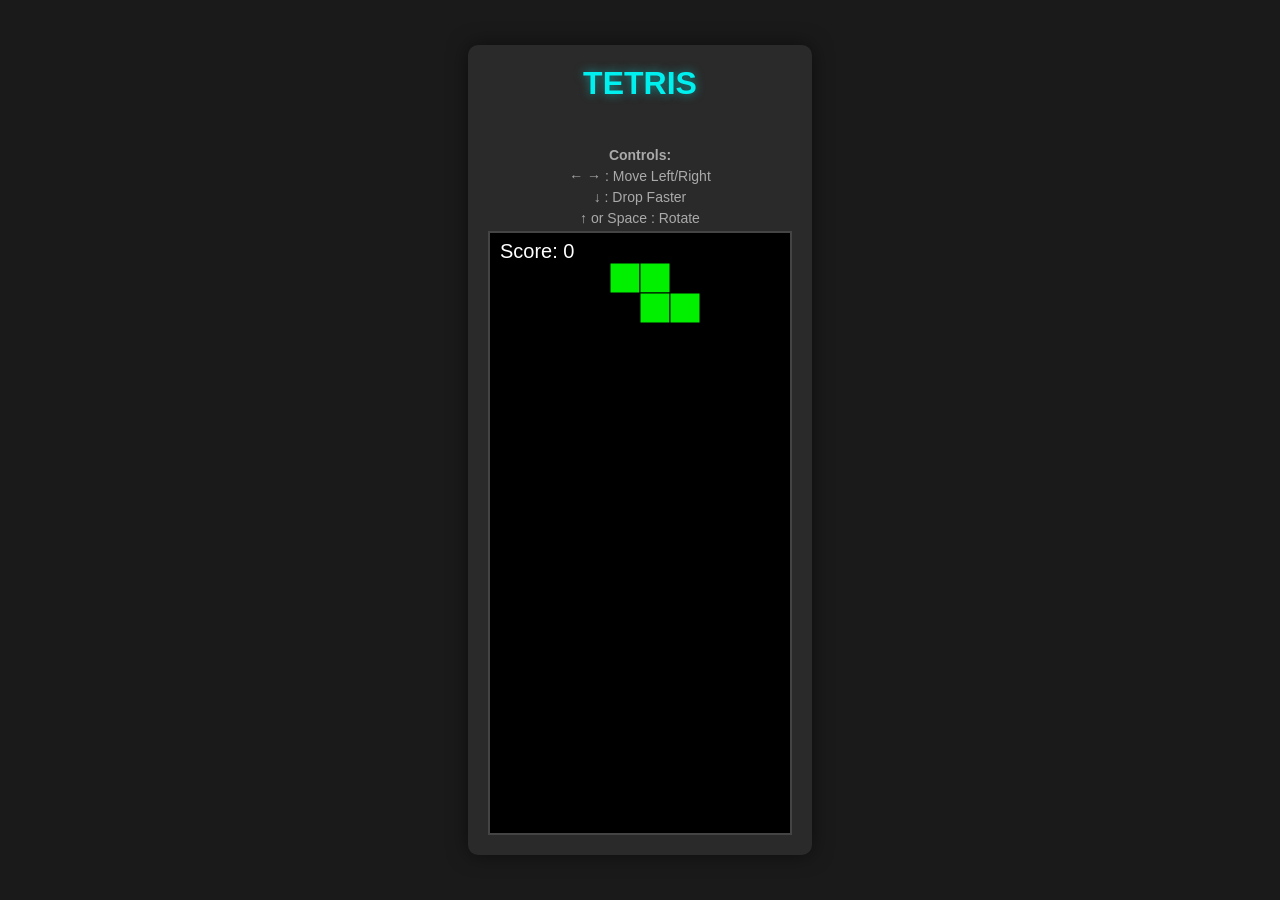
==== index.html @ d83df9dc "Add files via upload" ====
<!DOCTYPE html>
<html lang="en">
<head>
    <meta charset="UTF-8">
    <meta name="viewport" content="width=device-width, initial-scale=1.0">
    <link rel="stylesheet" href="style.css">
    <title>Tetris Game</title>
</head>
<body>
    <div id="game-container">
        <h1>TETRIS</h1>
        <div class="instructions">
            <p><strong>Controls:</strong></p>
            <p>← → : Move Left/Right</p>
            <p>↓ : Drop Faster</p>
            <p>↑ or Space : Rotate</p>
        </div>
    </div>
    <script src="tetris.js"></script>
</body>
</html>
---- style.css ----
body {
    display: flex;
    justify-content: center;
    align-items: center;
    height: 100vh;
    margin: 0;
    background-color: #1a1a1a;
    color: #fff;
    font-family: Arial, sans-serif;
}

#game-container {
    display: flex;
    flex-direction: column;
    align-items: center;
    padding: 20px;
    background-color: #2a2a2a;
    border-radius: 10px;
    box-shadow: 0 0 20px rgba(0, 0, 0, 0.5);
}

canvas {
    border: 2px solid #444;
    background-color: #000;
}

h1 {
    margin: 0 0 20px 0;
    color: #00f0f0;
    text-shadow: 0 0 10px rgba(0, 240, 240, 0.5);
}

.instructions {
    margin-top: 20px;
    text-align: center;
    color: #aaa;
    font-size: 14px;
}

.instructions p {
    margin: 5px 0;
}
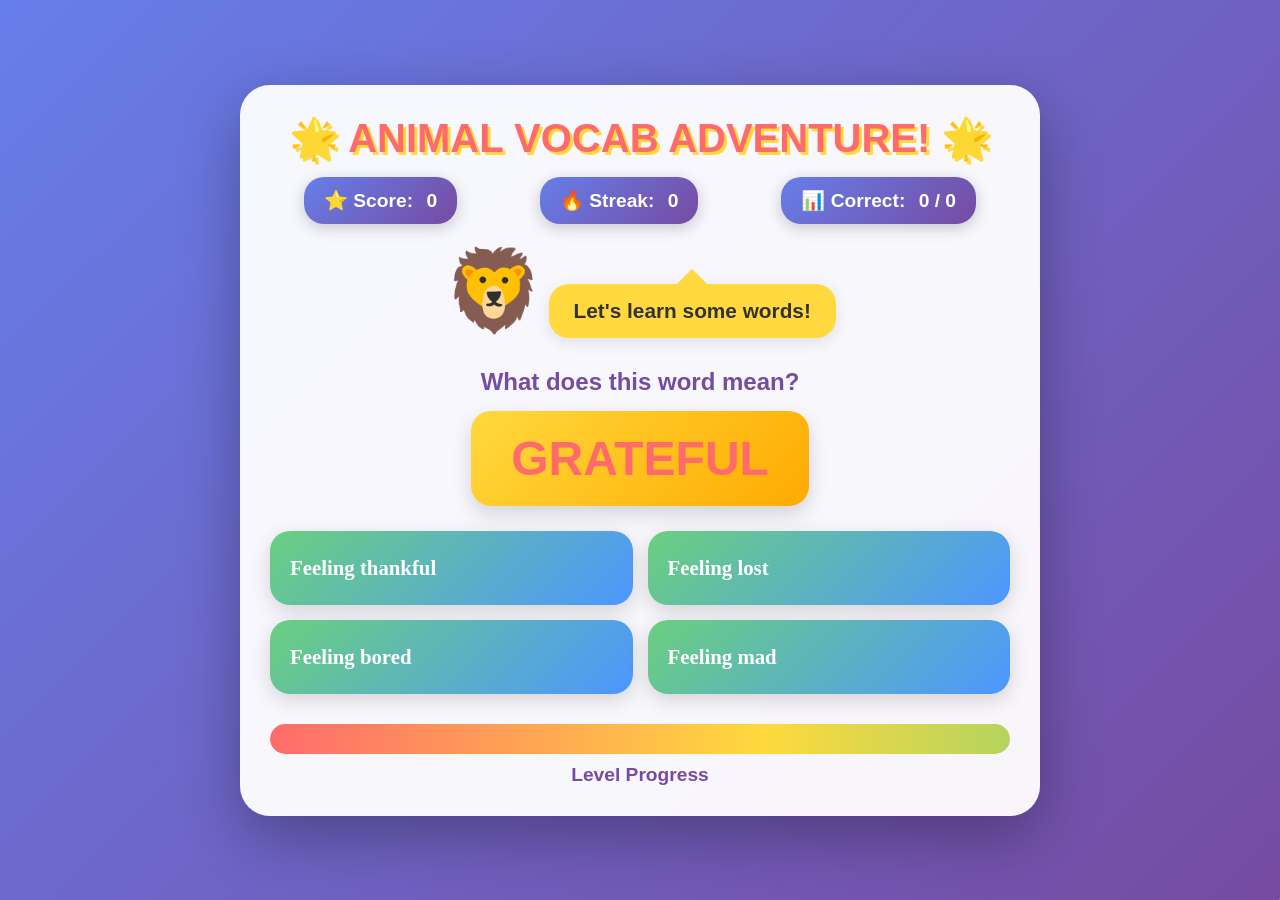
==== commit b20f99a6: "make vocab-game index" ====
--- a/index.html
+++ b/index.html
@@ -3,19 +3,59 @@
 <head>
     <meta charset="UTF-8">
     <meta name="viewport" content="width=device-width, initial-scale=1.0">
-    <link rel="stylesheet" href="style.css">
-    <title>Tetris Game</title>
+    <title>🦁 Animal Vocab Adventure! 🐼</title>
+    <link rel="stylesheet" href="vocab-game.css">
 </head>
 <body>
-    <div id="game-container">
-        <h1>TETRIS</h1>
-        <div class="instructions">
-            <p><strong>Controls:</strong></p>
-            <p>← → : Move Left/Right</p>
-            <p>↓ : Drop Faster</p>
-            <p>↑ or Space : Rotate</p>
+    <div class="stars-background"></div>
+
+    <div class="game-container">
+        <div class="header">
+            <h1>🌟 ANIMAL VOCAB ADVENTURE! 🌟</h1>
+            <div class="stats">
+                <div class="stat-item">
+                    <span class="stat-label">⭐ Score:</span>
+                    <span class="stat-value" id="score">0</span>
+                </div>
+                <div class="stat-item">
+                    <span class="stat-label">🔥 Streak:</span>
+                    <span class="stat-value" id="streak">0</span>
+                </div>
+                <div class="stat-item">
+                    <span class="stat-label">📊 Correct:</span>
+                    <span class="stat-value" id="correct">0</span>
+                    <span class="stat-value"> / </span>
+                    <span class="stat-value" id="total">0</span>
+                </div>
+            </div>
         </div>
+
+        <div class="mascot-container">
+            <div class="mascot" id="mascot">🦁</div>
+            <div class="speech-bubble" id="speechBubble">Let's learn some words!</div>
+        </div>
+
+        <div class="question-container">
+            <div class="word-display">
+                <h2>What does this word mean?</h2>
+                <div class="word" id="currentWord">WORD</div>
+            </div>
+
+            <div class="answers-grid" id="answersGrid">
+                <!-- Answer buttons will be inserted here -->
+            </div>
+        </div>
+
+        <div class="progress-container">
+            <div class="progress-bar">
+                <div class="progress-fill" id="progressFill"></div>
+            </div>
+            <div class="progress-text">Level Progress</div>
+        </div>
+
+        <div class="celebration" id="celebration"></div>
     </div>
-    <script src="tetris.js"></script>
+
+    <script src="vocab-game.js"></script>
 </body>
-</html>+</html>
--- a/vocab-game.css
+++ b/vocab-game.css
@@ -0,0 +1,337 @@
+* {
+    margin: 0;
+    padding: 0;
+    box-sizing: border-box;
+}
+
+body {
+    font-family: 'Comic Sans MS', 'Arial Rounded MT Bold', cursive, sans-serif;
+    background: linear-gradient(135deg, #667eea 0%, #764ba2 100%);
+    min-height: 100vh;
+    display: flex;
+    justify-content: center;
+    align-items: center;
+    overflow: hidden;
+    position: relative;
+}
+
+/* Animated stars background */
+.stars-background {
+    position: fixed;
+    top: 0;
+    left: 0;
+    width: 100%;
+    height: 100%;
+    background-image:
+        radial-gradient(2px 2px at 20% 30%, white, transparent),
+        radial-gradient(2px 2px at 60% 70%, white, transparent),
+        radial-gradient(1px 1px at 50% 50%, white, transparent),
+        radial-gradient(1px 1px at 80% 10%, white, transparent),
+        radial-gradient(2px 2px at 90% 60%, white, transparent),
+        radial-gradient(1px 1px at 33% 80%, white, transparent);
+    background-size: 200% 200%;
+    animation: twinkle 4s ease-in-out infinite;
+    z-index: 0;
+}
+
+@keyframes twinkle {
+    0%, 100% { opacity: 0.5; }
+    50% { opacity: 1; }
+}
+
+.game-container {
+    background: rgba(255, 255, 255, 0.95);
+    border-radius: 30px;
+    padding: 30px;
+    max-width: 800px;
+    width: 90%;
+    box-shadow: 0 20px 60px rgba(0, 0, 0, 0.3);
+    position: relative;
+    z-index: 1;
+}
+
+.header {
+    text-align: center;
+    margin-bottom: 20px;
+}
+
+.header h1 {
+    color: #ff6b6b;
+    font-size: 2.5em;
+    text-shadow: 3px 3px 0px #ffd93d;
+    margin-bottom: 15px;
+    animation: bounce 2s ease-in-out infinite;
+}
+
+@keyframes bounce {
+    0%, 100% { transform: translateY(0); }
+    50% { transform: translateY(-10px); }
+}
+
+.stats {
+    display: flex;
+    justify-content: space-around;
+    flex-wrap: wrap;
+    gap: 15px;
+    margin-bottom: 20px;
+}
+
+.stat-item {
+    background: linear-gradient(135deg, #667eea 0%, #764ba2 100%);
+    color: white;
+    padding: 12px 20px;
+    border-radius: 20px;
+    font-size: 1.2em;
+    font-weight: bold;
+    box-shadow: 0 4px 15px rgba(0, 0, 0, 0.2);
+    transition: transform 0.3s;
+}
+
+.stat-item:hover {
+    transform: scale(1.1);
+}
+
+.stat-label {
+    margin-right: 8px;
+}
+
+.mascot-container {
+    text-align: center;
+    margin: 20px 0;
+    position: relative;
+}
+
+.mascot {
+    font-size: 5em;
+    display: inline-block;
+    animation: wiggle 1s ease-in-out infinite;
+    transition: all 0.5s;
+}
+
+@keyframes wiggle {
+    0%, 100% { transform: rotate(-5deg); }
+    50% { transform: rotate(5deg); }
+}
+
+.mascot.celebrate {
+    animation: celebrate 0.6s ease-in-out;
+}
+
+@keyframes celebrate {
+    0%, 100% { transform: scale(1) rotate(0deg); }
+    25% { transform: scale(1.3) rotate(-15deg); }
+    75% { transform: scale(1.3) rotate(15deg); }
+}
+
+.mascot.sad {
+    animation: sad 0.6s ease-in-out;
+}
+
+@keyframes sad {
+    0%, 100% { transform: scale(1); }
+    50% { transform: scale(0.8); }
+}
+
+.speech-bubble {
+    display: inline-block;
+    background: #ffd93d;
+    color: #333;
+    padding: 15px 25px;
+    border-radius: 20px;
+    font-size: 1.3em;
+    font-weight: bold;
+    margin-top: 10px;
+    position: relative;
+    box-shadow: 0 4px 15px rgba(0, 0, 0, 0.1);
+    animation: float 3s ease-in-out infinite;
+}
+
+@keyframes float {
+    0%, 100% { transform: translateY(0px); }
+    50% { transform: translateY(-10px); }
+}
+
+.speech-bubble::before {
+    content: '';
+    position: absolute;
+    bottom: 100%;
+    left: 50%;
+    transform: translateX(-50%);
+    border: 15px solid transparent;
+    border-bottom-color: #ffd93d;
+}
+
+.question-container {
+    margin: 30px 0;
+}
+
+.word-display {
+    text-align: center;
+    margin-bottom: 25px;
+}
+
+.word-display h2 {
+    color: #764ba2;
+    font-size: 1.5em;
+    margin-bottom: 15px;
+}
+
+.word {
+    font-size: 3em;
+    font-weight: bold;
+    color: #ff6b6b;
+    background: linear-gradient(135deg, #ffd93d 0%, #ffaa00 100%);
+    padding: 20px 40px;
+    border-radius: 20px;
+    display: inline-block;
+    box-shadow: 0 8px 20px rgba(0, 0, 0, 0.15);
+    text-transform: uppercase;
+    animation: pulse 2s ease-in-out infinite;
+}
+
+@keyframes pulse {
+    0%, 100% { transform: scale(1); }
+    50% { transform: scale(1.05); }
+}
+
+.answers-grid {
+    display: grid;
+    grid-template-columns: 1fr 1fr;
+    gap: 15px;
+    margin: 20px 0;
+}
+
+.answer-button {
+    background: linear-gradient(135deg, #6bcf7f 0%, #4d96ff 100%);
+    color: white;
+    border: none;
+    padding: 25px 20px;
+    font-size: 1.3em;
+    font-weight: bold;
+    border-radius: 20px;
+    cursor: pointer;
+    transition: all 0.3s;
+    box-shadow: 0 6px 20px rgba(0, 0, 0, 0.15);
+    font-family: 'Comic Sans MS', cursive;
+    text-align: left;
+}
+
+.answer-button:hover {
+    transform: translateY(-5px);
+    box-shadow: 0 10px 30px rgba(0, 0, 0, 0.25);
+}
+
+.answer-button:active {
+    transform: translateY(-2px);
+}
+
+.answer-button.correct {
+    background: linear-gradient(135deg, #52c234 0%, #34a853 100%);
+    animation: correctAnswer 0.6s ease-in-out;
+}
+
+@keyframes correctAnswer {
+    0%, 100% { transform: scale(1); }
+    50% { transform: scale(1.1); }
+}
+
+.answer-button.incorrect {
+    background: linear-gradient(135deg, #ff6b6b 0%, #c92a2a 100%);
+    animation: shake 0.5s ease-in-out;
+}
+
+@keyframes shake {
+    0%, 100% { transform: translateX(0); }
+    25% { transform: translateX(-10px); }
+    75% { transform: translateX(10px); }
+}
+
+.answer-button:disabled {
+    opacity: 0.6;
+    cursor: not-allowed;
+}
+
+.progress-container {
+    margin-top: 30px;
+    text-align: center;
+}
+
+.progress-bar {
+    width: 100%;
+    height: 30px;
+    background: #e9ecef;
+    border-radius: 15px;
+    overflow: hidden;
+    box-shadow: inset 0 2px 4px rgba(0, 0, 0, 0.1);
+}
+
+.progress-fill {
+    height: 100%;
+    background: linear-gradient(90deg, #ff6b6b, #ffd93d, #6bcf7f, #4d96ff);
+    background-size: 200% 100%;
+    border-radius: 15px;
+    transition: width 0.5s ease-in-out;
+    animation: progressShine 2s linear infinite;
+}
+
+@keyframes progressShine {
+    0% { background-position: 0% 0%; }
+    100% { background-position: 200% 0%; }
+}
+
+.progress-text {
+    margin-top: 10px;
+    font-size: 1.2em;
+    color: #764ba2;
+    font-weight: bold;
+}
+
+.celebration {
+    position: fixed;
+    top: 0;
+    left: 0;
+    width: 100%;
+    height: 100%;
+    pointer-events: none;
+    z-index: 1000;
+}
+
+.confetti {
+    position: absolute;
+    width: 10px;
+    height: 10px;
+    background: #ffd93d;
+    animation: confetti-fall 3s linear forwards;
+}
+
+@keyframes confetti-fall {
+    to {
+        transform: translateY(100vh) rotate(360deg);
+        opacity: 0;
+    }
+}
+
+/* Responsive design */
+@media (max-width: 600px) {
+    .header h1 {
+        font-size: 1.8em;
+    }
+
+    .word {
+        font-size: 2em;
+        padding: 15px 25px;
+    }
+
+    .answers-grid {
+        grid-template-columns: 1fr;
+    }
+
+    .answer-button {
+        font-size: 1.1em;
+        padding: 20px 15px;
+    }
+
+    .mascot {
+        font-size: 3.5em;
+    }
+}
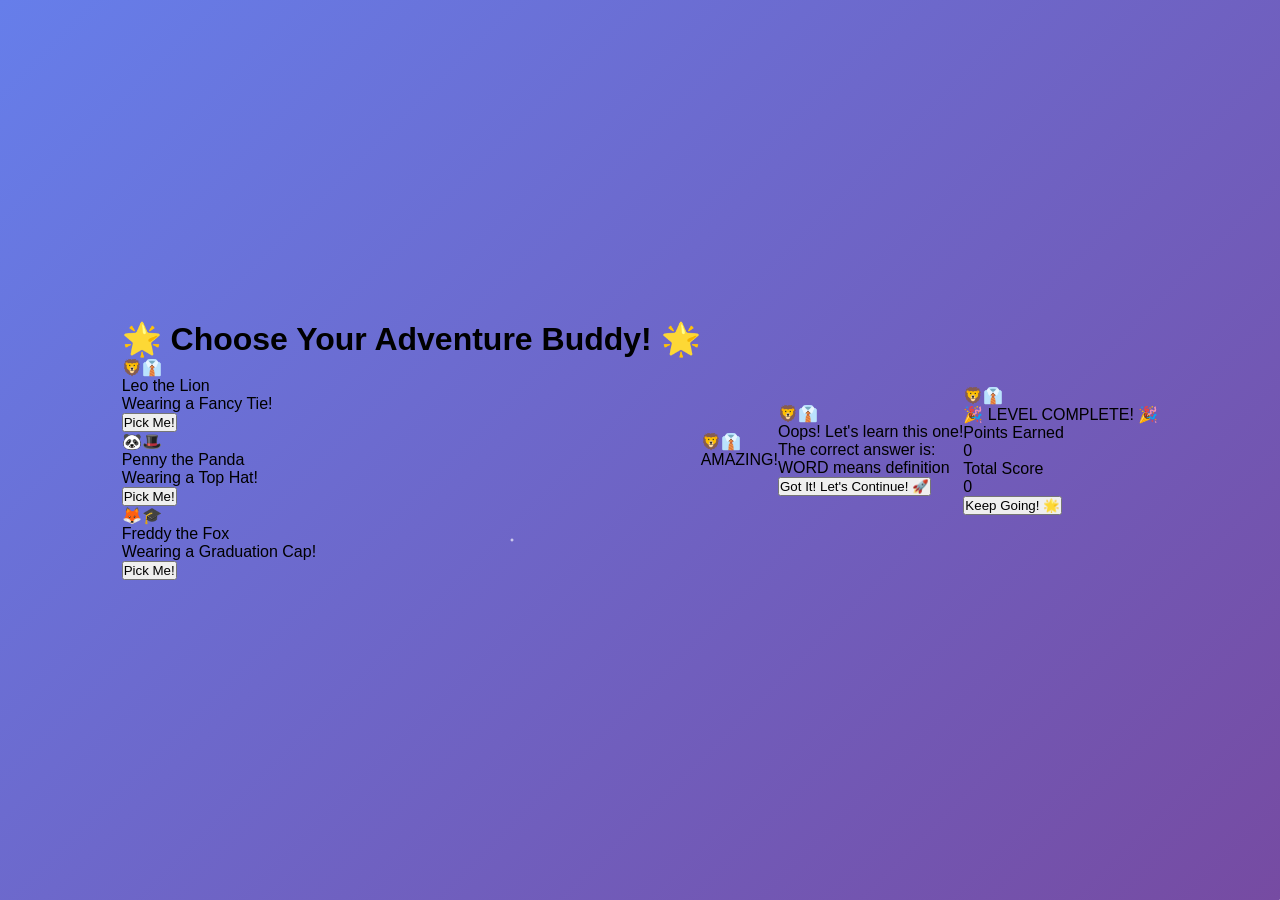
==== commit 5e2e51e2: "Add mascot selection screen to index.html" ====
--- a/index.html
+++ b/index.html
@@ -9,7 +9,33 @@
 <body>
     <div class="stars-background"></div>
 
-    <div class="game-container">
+    <!-- Mascot Selection Screen -->
+    <div class="mascot-selection-screen" id="mascotSelection">
+        <h1 class="selection-title">🌟 Choose Your Adventure Buddy! 🌟</h1>
+        <div class="mascot-choices">
+            <div class="mascot-choice" data-mascot="lion">
+                <div class="mascot-character">🦁👔</div>
+                <div class="mascot-name">Leo the Lion</div>
+                <div class="mascot-outfit">Wearing a Fancy Tie!</div>
+                <button class="select-button">Pick Me!</button>
+            </div>
+            <div class="mascot-choice" data-mascot="panda">
+                <div class="mascot-character">🐼🎩</div>
+                <div class="mascot-name">Penny the Panda</div>
+                <div class="mascot-outfit">Wearing a Top Hat!</div>
+                <button class="select-button">Pick Me!</button>
+            </div>
+            <div class="mascot-choice" data-mascot="fox">
+                <div class="mascot-character">🦊🎓</div>
+                <div class="mascot-name">Freddy the Fox</div>
+                <div class="mascot-outfit">Wearing a Graduation Cap!</div>
+                <button class="select-button">Pick Me!</button>
+            </div>
+        </div>
+    </div>
+
+    <!-- Main Game Container -->
+    <div class="game-container" id="gameContainer" style="display: none;">
         <div class="header">
             <h1>🌟 ANIMAL VOCAB ADVENTURE! 🌟</h1>
             <div class="stats">
@@ -31,7 +57,7 @@
         </div>
 
         <div class="mascot-container">
-            <div class="mascot" id="mascot">🦁</div>
+            <div class="mascot" id="mascot">🦁👔</div>
             <div class="speech-bubble" id="speechBubble">Let's learn some words!</div>
         </div>
 
@@ -39,6 +65,8 @@
             <div class="word-display">
                 <h2>What does this word mean?</h2>
                 <div class="word" id="currentWord">WORD</div>
+                <button class="speaker-button" id="speakerButton" title="Click to hear the word">🔊 Listen</button>
+                <div class="example-sentence" id="exampleSentence"></div>
             </div>
 
             <div class="answers-grid" id="answersGrid">
@@ -52,9 +80,56 @@
             </div>
             <div class="progress-text">Level Progress</div>
         </div>
+    </div>
 
-        <div class="celebration" id="celebration"></div>
+    <!-- Full Screen Celebration Overlay -->
+    <div class="fullscreen-overlay" id="celebrationOverlay">
+        <div class="celebration-content">
+            <div class="big-mascot" id="celebrationMascot">🦁👔</div>
+            <div class="celebration-message" id="celebrationMessage">AMAZING!</div>
+            <div class="celebration-stars"></div>
+        </div>
     </div>
+
+    <!-- Full Screen Wrong Answer Overlay -->
+    <div class="fullscreen-overlay" id="wrongOverlay">
+        <div class="wrong-content">
+            <div class="sad-mascot" id="wrongMascot">🦁👔</div>
+            <div class="wrong-message">Oops! Let's learn this one!</div>
+            <div class="correct-answer-reveal">
+                <div class="reveal-label">The correct answer is:</div>
+                <div class="reveal-answer" id="revealAnswer"></div>
+                <div class="reveal-word-container">
+                    <span class="reveal-word" id="revealWord">WORD</span>
+                    <span class="reveal-means">means</span>
+                    <span class="reveal-definition" id="revealDefinition">definition</span>
+                </div>
+                <button class="continue-button" id="continueButton">Got It! Let's Continue! 🚀</button>
+            </div>
+        </div>
+    </div>
+
+    <!-- Level Complete Overlay -->
+    <div class="fullscreen-overlay" id="levelCompleteOverlay">
+        <div class="level-complete-content">
+            <div class="huge-mascot" id="levelMascot">🦁👔</div>
+            <div class="level-title">🎉 LEVEL COMPLETE! 🎉</div>
+            <div class="level-stats">
+                <div class="level-stat">
+                    <div class="level-stat-label">Points Earned</div>
+                    <div class="level-stat-value" id="levelPoints">0</div>
+                </div>
+                <div class="level-stat">
+                    <div class="level-stat-label">Total Score</div>
+                    <div class="level-stat-value" id="levelTotalScore">0</div>
+                </div>
+            </div>
+            <div class="level-message" id="levelMessage"></div>
+            <button class="continue-button" id="levelContinueButton">Keep Going! 🌟</button>
+        </div>
+    </div>
+
+    <div class="celebration-particles" id="celebrationParticles"></div>
 
     <script src="vocab-game.js"></script>
 </body>
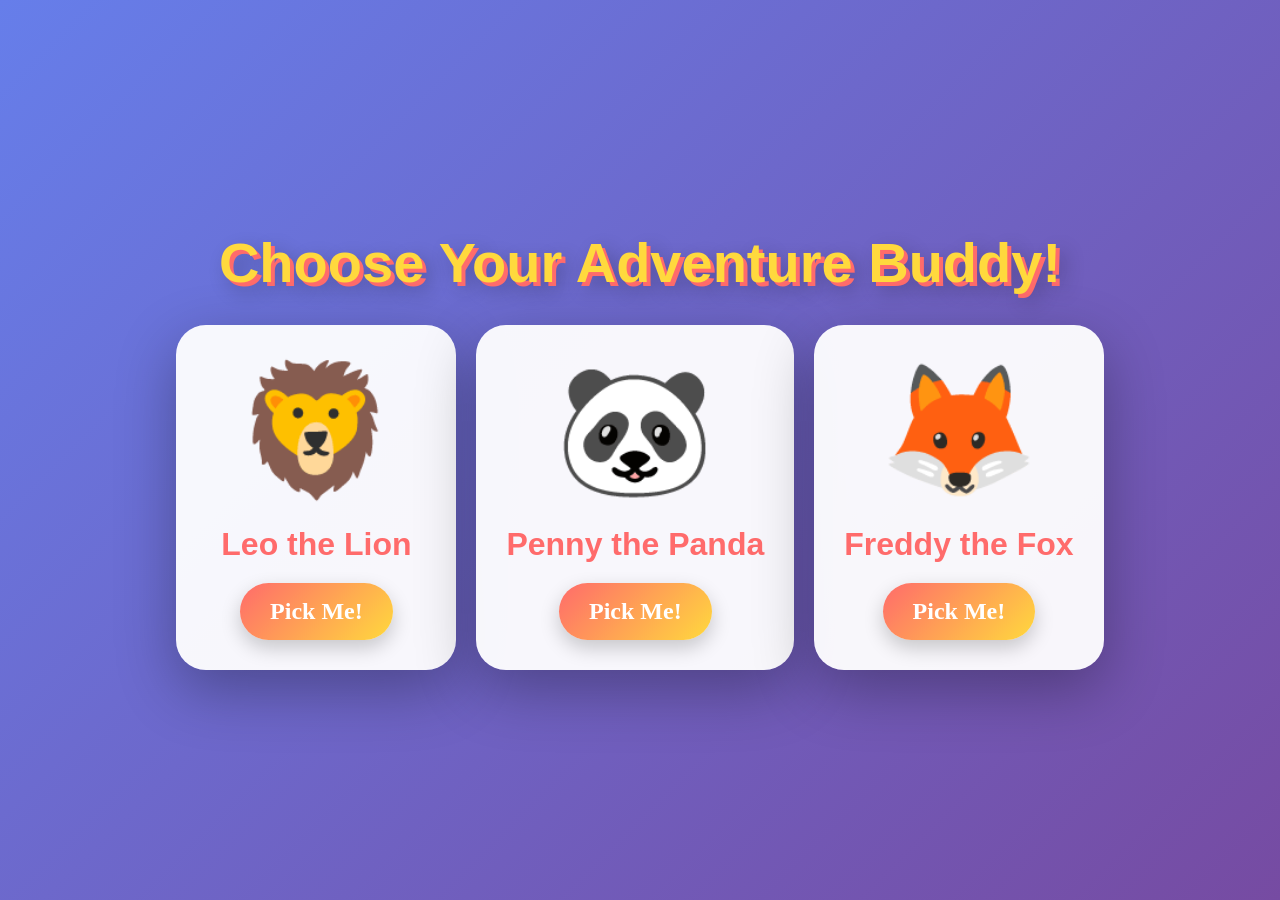
==== commit 6bc256b1: "Complete mobile-responsive redesign with unit-based learning system Major improvements for mobile an" ====
--- a/index.html
+++ b/index.html
@@ -11,33 +11,39 @@
 
     <!-- Mascot Selection Screen -->
     <div class="mascot-selection-screen" id="mascotSelection">
-        <h1 class="selection-title">🌟 Choose Your Adventure Buddy! 🌟</h1>
+        <h1 class="selection-title">Choose Your Adventure Buddy!</h1>
         <div class="mascot-choices">
             <div class="mascot-choice" data-mascot="lion">
-                <div class="mascot-character">🦁👔</div>
+                <div class="mascot-character">🦁</div>
                 <div class="mascot-name">Leo the Lion</div>
-                <div class="mascot-outfit">Wearing a Fancy Tie!</div>
                 <button class="select-button">Pick Me!</button>
             </div>
             <div class="mascot-choice" data-mascot="panda">
-                <div class="mascot-character">🐼🎩</div>
+                <div class="mascot-character">🐼</div>
                 <div class="mascot-name">Penny the Panda</div>
-                <div class="mascot-outfit">Wearing a Top Hat!</div>
                 <button class="select-button">Pick Me!</button>
             </div>
             <div class="mascot-choice" data-mascot="fox">
-                <div class="mascot-character">🦊🎓</div>
+                <div class="mascot-character">🦊</div>
                 <div class="mascot-name">Freddy the Fox</div>
-                <div class="mascot-outfit">Wearing a Graduation Cap!</div>
                 <button class="select-button">Pick Me!</button>
             </div>
+        </div>
+    </div>
+
+    <!-- Unit Selection Screen -->
+    <div class="unit-selection-screen" id="unitSelection" style="display: none;">
+        <h1 class="selection-title">Choose a Unit to Learn!</h1>
+        <div class="units-container" id="unitsContainer">
+            <!-- Units will be dynamically inserted here -->
         </div>
     </div>
 
     <!-- Main Game Container -->
     <div class="game-container" id="gameContainer" style="display: none;">
         <div class="header">
-            <h1>🌟 ANIMAL VOCAB ADVENTURE! 🌟</h1>
+            <h1>ANIMAL VOCAB ADVENTURE!</h1>
+            <div class="unit-title" id="unitTitle">Unit 1: Amazing Adventures</div>
             <div class="stats">
                 <div class="stat-item">
                     <span class="stat-label">⭐ Score:</span>
@@ -57,7 +63,7 @@
         </div>
 
         <div class="mascot-container">
-            <div class="mascot" id="mascot">🦁👔</div>
+            <div class="mascot" id="mascot">🦁</div>
             <div class="speech-bubble" id="speechBubble">Let's learn some words!</div>
         </div>
 
@@ -85,7 +91,7 @@
     <!-- Full Screen Celebration Overlay -->
     <div class="fullscreen-overlay" id="celebrationOverlay">
         <div class="celebration-content">
-            <div class="big-mascot" id="celebrationMascot">🦁👔</div>
+            <div class="big-mascot" id="celebrationMascot">🦁</div>
             <div class="celebration-message" id="celebrationMessage">AMAZING!</div>
             <div class="celebration-stars"></div>
         </div>
@@ -94,7 +100,7 @@
     <!-- Full Screen Wrong Answer Overlay -->
     <div class="fullscreen-overlay" id="wrongOverlay">
         <div class="wrong-content">
-            <div class="sad-mascot" id="wrongMascot">🦁👔</div>
+            <div class="sad-mascot" id="wrongMascot">🦁</div>
             <div class="wrong-message">Oops! Let's learn this one!</div>
             <div class="correct-answer-reveal">
                 <div class="reveal-label">The correct answer is:</div>
@@ -104,28 +110,24 @@
                     <span class="reveal-means">means</span>
                     <span class="reveal-definition" id="revealDefinition">definition</span>
                 </div>
-                <button class="continue-button" id="continueButton">Got It! Let's Continue! 🚀</button>
+                <button class="continue-button" id="continueButton">Got It! Let's Continue!</button>
             </div>
         </div>
     </div>
 
-    <!-- Level Complete Overlay -->
-    <div class="fullscreen-overlay" id="levelCompleteOverlay">
-        <div class="level-complete-content">
-            <div class="huge-mascot" id="levelMascot">🦁👔</div>
-            <div class="level-title">🎉 LEVEL COMPLETE! 🎉</div>
-            <div class="level-stats">
-                <div class="level-stat">
-                    <div class="level-stat-label">Points Earned</div>
-                    <div class="level-stat-value" id="levelPoints">0</div>
-                </div>
-                <div class="level-stat">
-                    <div class="level-stat-label">Total Score</div>
-                    <div class="level-stat-value" id="levelTotalScore">0</div>
+    <!-- Unit Complete Overlay -->
+    <div class="fullscreen-overlay" id="unitCompleteOverlay">
+        <div class="unit-complete-content">
+            <div class="huge-mascot" id="unitCompleteMascot">🦁</div>
+            <div class="unit-complete-title">UNIT COMPLETE!</div>
+            <div class="unit-complete-stats">
+                <div class="unit-complete-stat">
+                    <div class="unit-complete-stat-label">Your Score</div>
+                    <div class="unit-complete-stat-value" id="unitCompleteScore">0</div>
                 </div>
             </div>
-            <div class="level-message" id="levelMessage"></div>
-            <button class="continue-button" id="levelContinueButton">Keep Going! 🌟</button>
+            <div class="unit-complete-message" id="unitCompleteMessage"></div>
+            <button class="continue-button" id="chooseAnotherUnitButton">Choose Another Unit</button>
         </div>
     </div>
 
--- a/vocab-game.css
+++ b/vocab-game.css
@@ -11,8 +11,9 @@
     display: flex;
     justify-content: center;
     align-items: center;
-    overflow: hidden;
+    overflow-x: hidden;
     position: relative;
+    padding: 10px;
 }
 
 /* Animated stars background */
@@ -28,7 +29,9 @@
         radial-gradient(1px 1px at 50% 50%, white, transparent),
         radial-gradient(1px 1px at 80% 10%, white, transparent),
         radial-gradient(2px 2px at 90% 60%, white, transparent),
-        radial-gradient(1px 1px at 33% 80%, white, transparent);
+        radial-gradient(1px 1px at 33% 80%, white, transparent),
+        radial-gradient(2px 2px at 15% 85%, white, transparent),
+        radial-gradient(1px 1px at 70% 20%, white, transparent);
     background-size: 200% 200%;
     animation: twinkle 4s ease-in-out infinite;
     z-index: 0;
@@ -39,12 +42,165 @@
     50% { opacity: 1; }
 }
 
+/* Mascot Selection Screen */
+.mascot-selection-screen, .unit-selection-screen {
+    position: fixed;
+    top: 0;
+    left: 0;
+    width: 100%;
+    height: 100%;
+    display: flex;
+    flex-direction: column;
+    justify-content: center;
+    align-items: center;
+    z-index: 100;
+    background: linear-gradient(135deg, #667eea 0%, #764ba2 100%);
+    padding: 20px;
+    overflow-y: auto;
+}
+
+.selection-title {
+    font-size: clamp(1.5em, 5vw, 3.5em);
+    color: #ffd93d;
+    text-shadow: 4px 4px 0px #ff6b6b, 8px 8px 20px rgba(0, 0, 0, 0.3);
+    margin-bottom: 30px;
+    animation: rainbowPulse 3s ease-in-out infinite;
+    text-align: center;
+}
+
+@keyframes rainbowPulse {
+    0%, 100% { transform: scale(1); color: #ffd93d; }
+    33% { transform: scale(1.05); color: #ff6b6b; }
+    66% { transform: scale(1.02); color: #6bcf7f; }
+}
+
+.mascot-choices {
+    display: flex;
+    gap: 20px;
+    flex-wrap: wrap;
+    justify-content: center;
+    max-width: 1200px;
+}
+
+.mascot-choice {
+    background: rgba(255, 255, 255, 0.95);
+    border-radius: 30px;
+    padding: 30px;
+    text-align: center;
+    box-shadow: 0 20px 60px rgba(0, 0, 0, 0.3);
+    transition: all 0.3s;
+    cursor: pointer;
+    min-width: clamp(200px, 30vw, 280px);
+}
+
+.mascot-choice:hover {
+    transform: translateY(-10px) scale(1.05);
+    box-shadow: 0 30px 80px rgba(0, 0, 0, 0.4);
+}
+
+.mascot-character {
+    font-size: clamp(4em, 10vw, 8em);
+    margin-bottom: 20px;
+    animation: mascotBounce 2s ease-in-out infinite;
+}
+
+@keyframes mascotBounce {
+    0%, 100% { transform: translateY(0) rotate(-5deg); }
+    50% { transform: translateY(-20px) rotate(5deg); }
+}
+
+.mascot-name {
+    font-size: clamp(1.3em, 3vw, 2em);
+    color: #ff6b6b;
+    font-weight: bold;
+    margin-bottom: 20px;
+}
+
+.select-button {
+    background: linear-gradient(135deg, #ff6b6b 0%, #ffd93d 100%);
+    color: white;
+    border: none;
+    padding: 15px 30px;
+    font-size: clamp(1.1em, 2.5vw, 1.5em);
+    font-weight: bold;
+    border-radius: 50px;
+    cursor: pointer;
+    box-shadow: 0 8px 20px rgba(0, 0, 0, 0.2);
+    font-family: 'Comic Sans MS', cursive;
+    transition: all 0.3s;
+}
+
+.select-button:hover {
+    transform: scale(1.1);
+    box-shadow: 0 12px 30px rgba(0, 0, 0, 0.3);
+}
+
+.select-button:active {
+    transform: scale(0.95);
+}
+
+/* Unit Selection Screen */
+.units-container {
+    display: grid;
+    grid-template-columns: repeat(auto-fit, minmax(250px, 1fr));
+    gap: 20px;
+    max-width: 1200px;
+    width: 100%;
+    padding: 0 20px;
+}
+
+.unit-button {
+    background: rgba(255, 255, 255, 0.95);
+    border: none;
+    border-radius: 20px;
+    padding: 25px;
+    cursor: pointer;
+    transition: all 0.3s;
+    box-shadow: 0 10px 30px rgba(0, 0, 0, 0.2);
+    font-family: 'Comic Sans MS', cursive;
+}
+
+.unit-button:hover {
+    transform: translateY(-8px);
+    box-shadow: 0 15px 40px rgba(0, 0, 0, 0.3);
+}
+
+.unit-number {
+    font-size: 1.3em;
+    color: #667eea;
+    font-weight: bold;
+    margin-bottom: 10px;
+}
+
+.unit-name {
+    font-size: 1.5em;
+    color: #ff6b6b;
+    font-weight: bold;
+    margin: 10px 0;
+}
+
+.unit-words {
+    font-size: 1.1em;
+    color: #764ba2;
+    margin-top: 10px;
+}
+
+.surprise-button {
+    background: linear-gradient(135deg, #ffd93d 0%, #ffaa00 100%);
+}
+
+.surprise-icon {
+    font-size: 3em;
+    margin-bottom: 10px;
+}
+
+/* Game Container */
 .game-container {
     background: rgba(255, 255, 255, 0.95);
     border-radius: 30px;
-    padding: 30px;
+    padding: clamp(15px, 3vw, 30px);
     max-width: 800px;
-    width: 90%;
+    width: 100%;
     box-shadow: 0 20px 60px rgba(0, 0, 0, 0.3);
     position: relative;
     z-index: 1;
@@ -57,42 +213,49 @@
 
 .header h1 {
     color: #ff6b6b;
-    font-size: 2.5em;
+    font-size: clamp(1.5em, 4vw, 2.5em);
     text-shadow: 3px 3px 0px #ffd93d;
-    margin-bottom: 15px;
+    margin-bottom: 10px;
     animation: bounce 2s ease-in-out infinite;
 }
 
 @keyframes bounce {
     0%, 100% { transform: translateY(0); }
     50% { transform: translateY(-10px); }
+}
+
+.unit-title {
+    font-size: clamp(1em, 2.5vw, 1.3em);
+    color: #764ba2;
+    font-weight: bold;
+    margin-bottom: 15px;
 }
 
 .stats {
     display: flex;
     justify-content: space-around;
     flex-wrap: wrap;
-    gap: 15px;
+    gap: 10px;
     margin-bottom: 20px;
 }
 
 .stat-item {
     background: linear-gradient(135deg, #667eea 0%, #764ba2 100%);
     color: white;
-    padding: 12px 20px;
+    padding: 10px 15px;
     border-radius: 20px;
-    font-size: 1.2em;
+    font-size: clamp(0.9em, 2vw, 1.2em);
     font-weight: bold;
     box-shadow: 0 4px 15px rgba(0, 0, 0, 0.2);
     transition: transform 0.3s;
 }
 
 .stat-item:hover {
-    transform: scale(1.1);
+    transform: scale(1.05);
 }
 
 .stat-label {
-    margin-right: 8px;
+    margin-right: 5px;
 }
 
 .mascot-container {
@@ -102,7 +265,7 @@
 }
 
 .mascot {
-    font-size: 5em;
+    font-size: clamp(3em, 8vw, 5em);
     display: inline-block;
     animation: wiggle 1s ease-in-out infinite;
     transition: all 0.5s;
@@ -111,39 +274,21 @@
 @keyframes wiggle {
     0%, 100% { transform: rotate(-5deg); }
     50% { transform: rotate(5deg); }
-}
-
-.mascot.celebrate {
-    animation: celebrate 0.6s ease-in-out;
-}
-
-@keyframes celebrate {
-    0%, 100% { transform: scale(1) rotate(0deg); }
-    25% { transform: scale(1.3) rotate(-15deg); }
-    75% { transform: scale(1.3) rotate(15deg); }
-}
-
-.mascot.sad {
-    animation: sad 0.6s ease-in-out;
-}
-
-@keyframes sad {
-    0%, 100% { transform: scale(1); }
-    50% { transform: scale(0.8); }
 }
 
 .speech-bubble {
     display: inline-block;
     background: #ffd93d;
     color: #333;
-    padding: 15px 25px;
+    padding: 12px 20px;
     border-radius: 20px;
-    font-size: 1.3em;
+    font-size: clamp(1em, 2.5vw, 1.3em);
     font-weight: bold;
     margin-top: 10px;
     position: relative;
     box-shadow: 0 4px 15px rgba(0, 0, 0, 0.1);
     animation: float 3s ease-in-out infinite;
+    max-width: 90%;
 }
 
 @keyframes float {
@@ -157,36 +302,37 @@
     bottom: 100%;
     left: 50%;
     transform: translateX(-50%);
-    border: 15px solid transparent;
+    border: 12px solid transparent;
     border-bottom-color: #ffd93d;
 }
 
 .question-container {
-    margin: 30px 0;
+    margin: 20px 0;
 }
 
 .word-display {
     text-align: center;
-    margin-bottom: 25px;
+    margin-bottom: 20px;
 }
 
 .word-display h2 {
     color: #764ba2;
-    font-size: 1.5em;
+    font-size: clamp(1.1em, 2.5vw, 1.5em);
     margin-bottom: 15px;
 }
 
 .word {
-    font-size: 3em;
+    font-size: clamp(2em, 5vw, 3em);
     font-weight: bold;
     color: #ff6b6b;
     background: linear-gradient(135deg, #ffd93d 0%, #ffaa00 100%);
-    padding: 20px 40px;
+    padding: 15px 30px;
     border-radius: 20px;
     display: inline-block;
     box-shadow: 0 8px 20px rgba(0, 0, 0, 0.15);
     text-transform: uppercase;
     animation: pulse 2s ease-in-out infinite;
+    margin-bottom: 15px;
 }
 
 @keyframes pulse {
@@ -194,9 +340,44 @@
     50% { transform: scale(1.05); }
 }
 
+.speaker-button {
+    background: linear-gradient(135deg, #6bcf7f 0%, #4d96ff 100%);
+    color: white;
+    border: none;
+    padding: 10px 20px;
+    font-size: clamp(1em, 2vw, 1.2em);
+    font-weight: bold;
+    border-radius: 50px;
+    cursor: pointer;
+    box-shadow: 0 4px 15px rgba(0, 0, 0, 0.2);
+    font-family: 'Comic Sans MS', cursive;
+    transition: all 0.3s;
+    margin: 10px 0;
+}
+
+.speaker-button:hover {
+    transform: scale(1.1);
+    box-shadow: 0 6px 20px rgba(0, 0, 0, 0.3);
+}
+
+.speaker-button:active {
+    transform: scale(0.95);
+}
+
+.example-sentence {
+    font-size: clamp(1em, 2.2vw, 1.3em);
+    color: #764ba2;
+    font-style: italic;
+    margin-top: 15px;
+    padding: 12px;
+    background: rgba(253, 217, 61, 0.2);
+    border-radius: 15px;
+    border-left: 5px solid #ffd93d;
+}
+
 .answers-grid {
     display: grid;
-    grid-template-columns: 1fr 1fr;
+    grid-template-columns: repeat(auto-fit, minmax(200px, 1fr));
     gap: 15px;
     margin: 20px 0;
 }
@@ -205,8 +386,8 @@
     background: linear-gradient(135deg, #6bcf7f 0%, #4d96ff 100%);
     color: white;
     border: none;
-    padding: 25px 20px;
-    font-size: 1.3em;
+    padding: 20px 15px;
+    font-size: clamp(1em, 2.2vw, 1.3em);
     font-weight: bold;
     border-radius: 20px;
     cursor: pointer;
@@ -225,40 +406,19 @@
     transform: translateY(-2px);
 }
 
-.answer-button.correct {
-    background: linear-gradient(135deg, #52c234 0%, #34a853 100%);
-    animation: correctAnswer 0.6s ease-in-out;
-}
-
-@keyframes correctAnswer {
-    0%, 100% { transform: scale(1); }
-    50% { transform: scale(1.1); }
-}
-
-.answer-button.incorrect {
-    background: linear-gradient(135deg, #ff6b6b 0%, #c92a2a 100%);
-    animation: shake 0.5s ease-in-out;
-}
-
-@keyframes shake {
-    0%, 100% { transform: translateX(0); }
-    25% { transform: translateX(-10px); }
-    75% { transform: translateX(10px); }
-}
-
 .answer-button:disabled {
     opacity: 0.6;
     cursor: not-allowed;
 }
 
 .progress-container {
-    margin-top: 30px;
+    margin-top: 20px;
     text-align: center;
 }
 
 .progress-bar {
     width: 100%;
-    height: 30px;
+    height: 25px;
     background: #e9ecef;
     border-radius: 15px;
     overflow: hidden;
@@ -281,57 +441,427 @@
 
 .progress-text {
     margin-top: 10px;
-    font-size: 1.2em;
+    font-size: clamp(1em, 2vw, 1.2em);
     color: #764ba2;
     font-weight: bold;
 }
 
-.celebration {
+/* Full Screen Overlays */
+.fullscreen-overlay {
+    position: fixed;
+    top: 0;
+    left: 0;
+    width: 100%;
+    height: 100%;
+    background: rgba(0, 0, 0, 0.95);
+    display: none;
+    justify-content: center;
+    align-items: center;
+    z-index: 2000;
+    animation: fadeIn 0.3s ease-in;
+    padding: 20px;
+    overflow-y: auto;
+}
+
+.fullscreen-overlay.active {
+    display: flex;
+}
+
+@keyframes fadeIn {
+    from { opacity: 0; }
+    to { opacity: 1; }
+}
+
+/* Celebration Overlay */
+.celebration-content {
+    text-align: center;
+    position: relative;
+}
+
+.big-mascot {
+    font-size: clamp(8em, 20vw, 15em);
+    animation: celebrateBig 1s ease-in-out infinite;
+    filter: drop-shadow(0 0 30px rgba(255, 215, 0, 0.8));
+}
+
+@keyframes celebrateBig {
+    0%, 100% { transform: scale(1) rotate(-10deg); }
+    25% { transform: scale(1.15) rotate(10deg); }
+    50% { transform: scale(1.08) rotate(-10deg); }
+    75% { transform: scale(1.15) rotate(10deg); }
+}
+
+.celebration-message {
+    font-size: clamp(2.5em, 8vw, 5em);
+    color: #ffd93d;
+    font-weight: bold;
+    text-shadow: 4px 4px 0px #ff6b6b, 8px 8px 20px rgba(0, 0, 0, 0.5);
+    margin-top: 20px;
+    animation: messagePopIn 0.6s ease-out;
+}
+
+@keyframes messagePopIn {
+    0% { transform: scale(0); opacity: 0; }
+    50% { transform: scale(1.2); }
+    100% { transform: scale(1); opacity: 1; }
+}
+
+/* Wrong Answer Overlay */
+.wrong-content {
+    text-align: center;
+    max-width: 900px;
+    padding: 20px;
+    width: 100%;
+}
+
+.sad-mascot {
+    font-size: clamp(6em, 15vw, 12em);
+    animation: sadShake 0.8s ease-in-out;
+    filter: drop-shadow(0 0 30px rgba(255, 107, 107, 0.8));
+}
+
+@keyframes sadShake {
+    0%, 100% { transform: translateX(0); }
+    10%, 30%, 50%, 70%, 90% { transform: translateX(-15px); }
+    20%, 40%, 60%, 80% { transform: translateX(15px); }
+}
+
+.wrong-message {
+    font-size: clamp(1.8em, 5vw, 3em);
+    color: #ff6b6b;
+    font-weight: bold;
+    margin: 20px 0;
+    text-shadow: 3px 3px 0px rgba(0, 0, 0, 0.3);
+}
+
+.correct-answer-reveal {
+    background: rgba(255, 255, 255, 0.95);
+    border-radius: 30px;
+    padding: clamp(20px, 4vw, 40px);
+    margin-top: 20px;
+    box-shadow: 0 20px 60px rgba(0, 0, 0, 0.5);
+}
+
+.reveal-label {
+    font-size: clamp(1.3em, 3vw, 2em);
+    color: #764ba2;
+    margin-bottom: 15px;
+    font-weight: bold;
+}
+
+.reveal-answer {
+    font-size: clamp(1.5em, 3.5vw, 2.5em);
+    color: #ff6b6b;
+    background: linear-gradient(135deg, #ffd93d 0%, #ffaa00 100%);
+    padding: 20px 30px;
+    border-radius: 20px;
+    margin: 20px 0;
+    font-weight: bold;
+    box-shadow: 0 10px 30px rgba(0, 0, 0, 0.2);
+    animation: revealPulse 1.5s ease-in-out infinite;
+}
+
+@keyframes revealPulse {
+    0%, 100% { transform: scale(1); box-shadow: 0 10px 30px rgba(0, 0, 0, 0.2); }
+    50% { transform: scale(1.03); box-shadow: 0 15px 40px rgba(255, 215, 0, 0.5); }
+}
+
+.reveal-word-container {
+    display: flex;
+    flex-wrap: wrap;
+    justify-content: center;
+    align-items: center;
+    gap: 10px;
+    margin: 25px 0;
+    font-size: clamp(1.2em, 2.5vw, 1.8em);
+}
+
+.reveal-word {
+    color: #ff6b6b;
+    font-weight: bold;
+    background: #ffd93d;
+    padding: 8px 15px;
+    border-radius: 15px;
+}
+
+.reveal-means {
+    color: #764ba2;
+    font-style: italic;
+}
+
+.reveal-definition {
+    color: #4d96ff;
+    font-weight: bold;
+}
+
+.continue-button {
+    background: linear-gradient(135deg, #52c234 0%, #34a853 100%);
+    color: white;
+    border: none;
+    padding: 20px 40px;
+    font-size: clamp(1.3em, 3vw, 2em);
+    font-weight: bold;
+    border-radius: 50px;
+    cursor: pointer;
+    box-shadow: 0 10px 30px rgba(0, 0, 0, 0.3);
+    font-family: 'Comic Sans MS', cursive;
+    transition: all 0.3s;
+    margin-top: 20px;
+    animation: buttonBounce 2s ease-in-out infinite;
+}
+
+@keyframes buttonBounce {
+    0%, 100% { transform: translateY(0); }
+    50% { transform: translateY(-8px); }
+}
+
+.continue-button:hover {
+    transform: scale(1.1) translateY(-5px);
+    box-shadow: 0 15px 40px rgba(0, 0, 0, 0.4);
+}
+
+.continue-button:active {
+    transform: scale(0.95);
+}
+
+/* Unit Complete Overlay */
+.unit-complete-content {
+    text-align: center;
+    max-width: 800px;
+    width: 100%;
+    padding: 20px;
+}
+
+.huge-mascot {
+    font-size: clamp(10em, 22vw, 18em);
+    animation: levelMascotDance 2s ease-in-out infinite;
+    filter: drop-shadow(0 0 50px rgba(255, 215, 0, 1));
+}
+
+@keyframes levelMascotDance {
+    0%, 100% { transform: scale(1) rotate(0deg); }
+    25% { transform: scale(1.12) rotate(-12deg); }
+    50% { transform: scale(1.08) rotate(0deg); }
+    75% { transform: scale(1.12) rotate(12deg); }
+}
+
+.unit-complete-title {
+    font-size: clamp(2.5em, 7vw, 4em);
+    color: #ffd93d;
+    font-weight: bold;
+    text-shadow: 5px 5px 0px #ff6b6b, 10px 10px 30px rgba(0, 0, 0, 0.5);
+    margin: 25px 0;
+    animation: titleShine 2s ease-in-out infinite;
+}
+
+@keyframes titleShine {
+    0%, 100% { text-shadow: 5px 5px 0px #ff6b6b, 10px 10px 30px rgba(0, 0, 0, 0.5); }
+    50% { text-shadow: 5px 5px 0px #6bcf7f, 10px 10px 50px rgba(107, 207, 127, 0.8); }
+}
+
+.unit-complete-stats {
+    display: flex;
+    justify-content: center;
+    gap: 30px;
+    margin: 30px 0;
+    flex-wrap: wrap;
+}
+
+.unit-complete-stat {
+    background: rgba(255, 255, 255, 0.95);
+    border-radius: 30px;
+    padding: clamp(20px, 4vw, 30px) clamp(30px, 6vw, 50px);
+    box-shadow: 0 10px 40px rgba(0, 0, 0, 0.3);
+}
+
+.unit-complete-stat-label {
+    font-size: clamp(1.1em, 2.5vw, 1.5em);
+    color: #764ba2;
+    margin-bottom: 12px;
+}
+
+.unit-complete-stat-value {
+    font-size: clamp(2.5em, 6vw, 4em);
+    color: #ff6b6b;
+    font-weight: bold;
+    text-shadow: 3px 3px 0px #ffd93d;
+}
+
+.unit-complete-message {
+    font-size: clamp(1.5em, 3.5vw, 2.5em);
+    color: #6bcf7f;
+    font-weight: bold;
+    margin: 25px 0;
+    text-shadow: 3px 3px 0px rgba(0, 0, 0, 0.3);
+}
+
+/* Celebration Particles */
+.celebration-particles {
     position: fixed;
     top: 0;
     left: 0;
     width: 100%;
     height: 100%;
     pointer-events: none;
-    z-index: 1000;
-}
-
-.confetti {
+    z-index: 2500;
+}
+
+.confetti-piece {
     position: absolute;
-    width: 10px;
-    height: 10px;
-    background: #ffd93d;
-    animation: confetti-fall 3s linear forwards;
-}
-
-@keyframes confetti-fall {
+    width: 15px;
+    height: 15px;
+    animation: confettiFall 3s linear forwards;
+}
+
+@keyframes confettiFall {
     to {
-        transform: translateY(100vh) rotate(360deg);
+        transform: translateY(100vh) rotate(720deg);
         opacity: 0;
     }
 }
 
-/* Responsive design */
-@media (max-width: 600px) {
-    .header h1 {
-        font-size: 1.8em;
-    }
-
-    .word {
-        font-size: 2em;
-        padding: 15px 25px;
+.star-burst {
+    position: absolute;
+    font-size: clamp(2em, 4vw, 3em);
+    animation: starBurst 2s ease-out forwards;
+}
+
+@keyframes starBurst {
+    0% { transform: scale(0) rotate(0deg); opacity: 1; }
+    50% { transform: scale(1.5) rotate(180deg); opacity: 1; }
+    100% { transform: scale(2) rotate(360deg); opacity: 0; }
+}
+
+/* Mobile Optimizations */
+@media (max-width: 768px) {
+    body {
+        padding: 5px;
+    }
+
+    .game-container {
+        padding: 15px;
+        border-radius: 20px;
+    }
+
+    .mascot-choices {
+        gap: 15px;
+    }
+
+    .mascot-choice {
+        padding: 20px;
+        min-width: 150px;
     }
 
     .answers-grid {
         grid-template-columns: 1fr;
+        gap: 12px;
     }
 
     .answer-button {
+        padding: 18px 12px;
+    }
+
+    .stats {
+        gap: 8px;
+    }
+
+    .stat-item {
+        padding: 8px 12px;
+        font-size: 0.9em;
+    }
+
+    .units-container {
+        grid-template-columns: 1fr;
+        padding: 0 10px;
+    }
+
+    .speech-bubble {
+        font-size: 1em;
+        padding: 10px 15px;
+    }
+
+    .speech-bubble::before {
+        border-width: 10px;
+    }
+
+    .wrong-content,
+    .unit-complete-content {
+        padding: 15px;
+    }
+
+    .correct-answer-reveal {
+        padding: 20px;
+    }
+}
+
+/* Extra small screens */
+@media (max-width: 480px) {
+    .selection-title {
+        font-size: 1.5em;
+        margin-bottom: 20px;
+    }
+
+    .mascot-character {
+        font-size: 4em;
+    }
+
+    .mascot-name {
+        font-size: 1.2em;
+    }
+
+    .select-button {
+        padding: 12px 25px;
         font-size: 1.1em;
-        padding: 20px 15px;
-    }
-
-    .mascot {
-        font-size: 3.5em;
-    }
-}
+    }
+
+    .word {
+        font-size: 1.8em;
+        padding: 12px 20px;
+    }
+
+    .answer-button {
+        font-size: 1em;
+        padding: 15px 10px;
+    }
+
+    .big-mascot {
+        font-size: 8em;
+    }
+
+    .celebration-message {
+        font-size: 2.5em;
+    }
+
+    .sad-mascot {
+        font-size: 6em;
+    }
+
+    .huge-mascot {
+        font-size: 10em;
+    }
+}
+
+/* Landscape mobile */
+@media (max-height: 600px) and (orientation: landscape) {
+    .mascot-selection-screen,
+    .unit-selection-screen,
+    .fullscreen-overlay {
+        justify-content: flex-start;
+        padding-top: 10px;
+    }
+
+    .selection-title {
+        margin-bottom: 15px;
+        font-size: 2em;
+    }
+
+    .mascot-character {
+        font-size: 5em;
+    }
+
+    .big-mascot,
+    .sad-mascot,
+    .huge-mascot {
+        font-size: 8em;
+    }
+}
